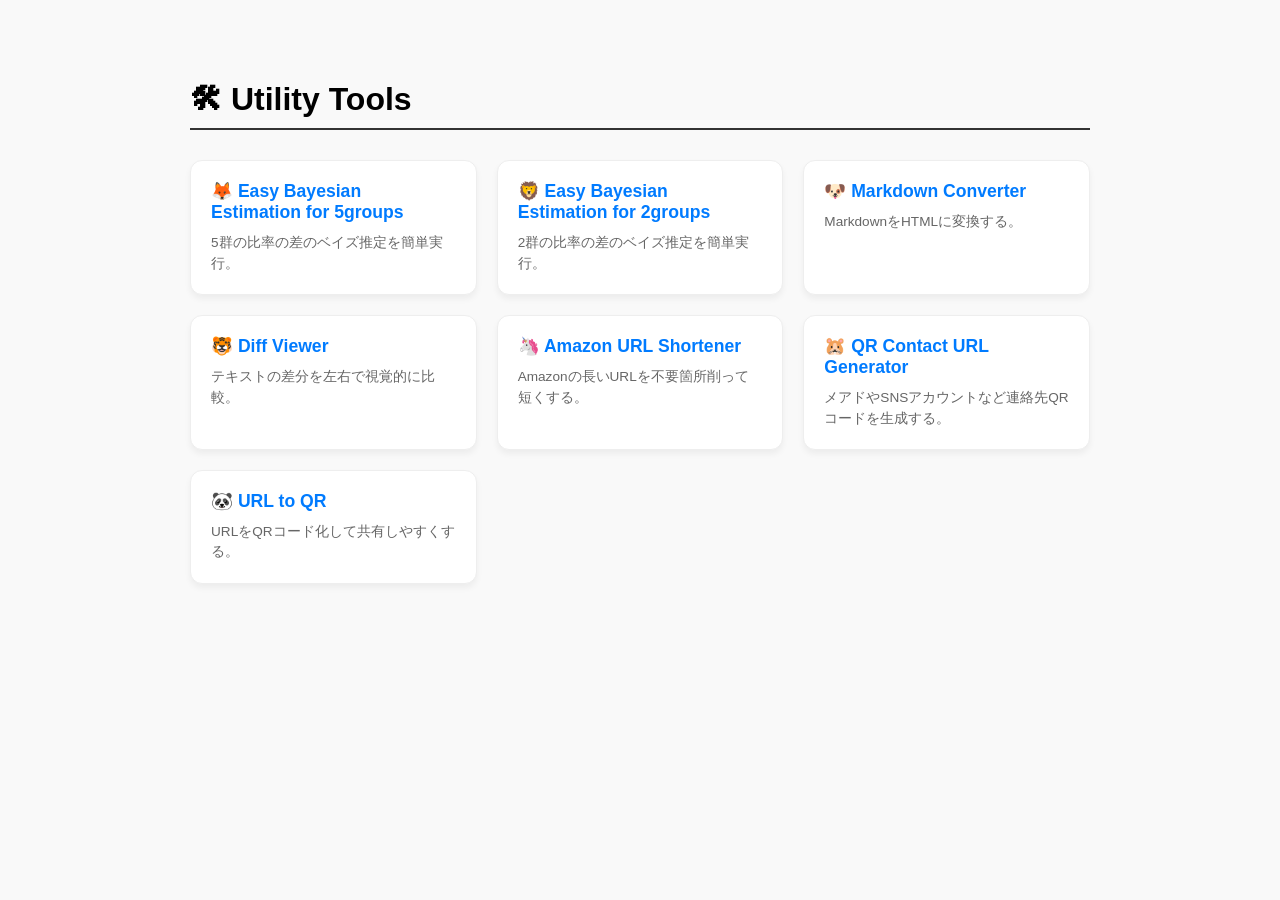
==== index.html @ 3768af78 "Add files via upload" ====
<!DOCTYPE html>
<html lang="ja">

<head>
    <meta charset="UTF-8">
    <title>Sasasa Utility</title>
    <base target="_blank">
    <style>
        body {
            font-family: sans-serif;
            max-width: 900px;
            /* 少し幅を広げて段組しやすくする */
            margin: 40px auto;
            padding: 20px;
            background: #f9f9f9;
        }

        h1 {
            border-bottom: 2px solid #333;
            padding-bottom: 10px;
            margin-bottom: 30px;
        }

        /* ここが段組のポイント！ */
        .grid-container {
            display: grid;
            /* 画面幅に合わせて、最小280pxのカードを自動で並べる */
            grid-template-columns: repeat(auto-fill, minmax(280px, 1fr));
            gap: 20px;
            /* カード同士の隙間 */
        }

        .tool-link {
            display: flex;
            flex-direction: column;
            padding: 20px;
            background: white;
            border-radius: 12px;
            text-decoration: none;
            color: #333;
            box-shadow: 0 4px 6px rgba(0, 0, 0, 0.05);
            transition: all 0.2s ease;
            border: 1px solid #eee;
        }

        .tool-link:hover {
            transform: translateY(-4px);
            box-shadow: 0 8px 15px rgba(0, 0, 0, 0.1);
            border-color: #007bff;
        }

        .tool-link strong {
            font-size: 1.1em;
            color: #007bff;
        }

        .description {
            font-size: 0.85em;
            color: #666;
            margin-top: 10px;
            line-height: 1.5;
        }
    </style>
</head>

<body>
    <h1>🛠 Utility Tools</h1>
    <div class="grid-container">
        <a href="pages/beat_5g.html" class="tool-link">
            <strong>🦊 Easy Bayesian Estimation for 5groups</strong>
            <div class="description">5群の比率の差のベイズ推定を簡単実行。</div>
        </a>
        <a href="pages/beat_2g.html" class="tool-link">
            <strong>🦁 Easy Bayesian Estimation for 2groups</strong>
            <div class="description">2群の比率の差のベイズ推定を簡単実行。</div>
        </a>
        <a href="pages/markdown_converter.html" class="tool-link">
            <strong>🐶 Markdown Converter</strong>
            <div class="description">MarkdownをHTMLに変換する。</div>
        </a>
        <a href="pages/diff_viewer.html" class="tool-link">
            <strong>🐯 Diff Viewer</strong>
            <div class="description">テキストの差分を左右で視覚的に比較。</div>
        </a>
        <a href="pages/amazon_url_shortener.html" class="tool-link">
            <strong>🦄 Amazon URL Shortener</strong>
            <div class="description">Amazonの長いURLを不要箇所削って短くする。</div>
        </a>
        <a href="pages/qr_contact_url_generator.html" class="tool-link">
            <strong>🐹 QR Contact URL Generator</strong>
            <div class="description">メアドやSNSアカウントなど連絡先QRコードを生成する。</div>
        </a>
        <a href="pages/url_to_qr_code.html" class="tool-link">
            <strong>🐼 URL to QR</strong>
            <div class="description">URLをQRコード化して共有しやすくする。</div>
        </a>
    </div>
</body>

</html>
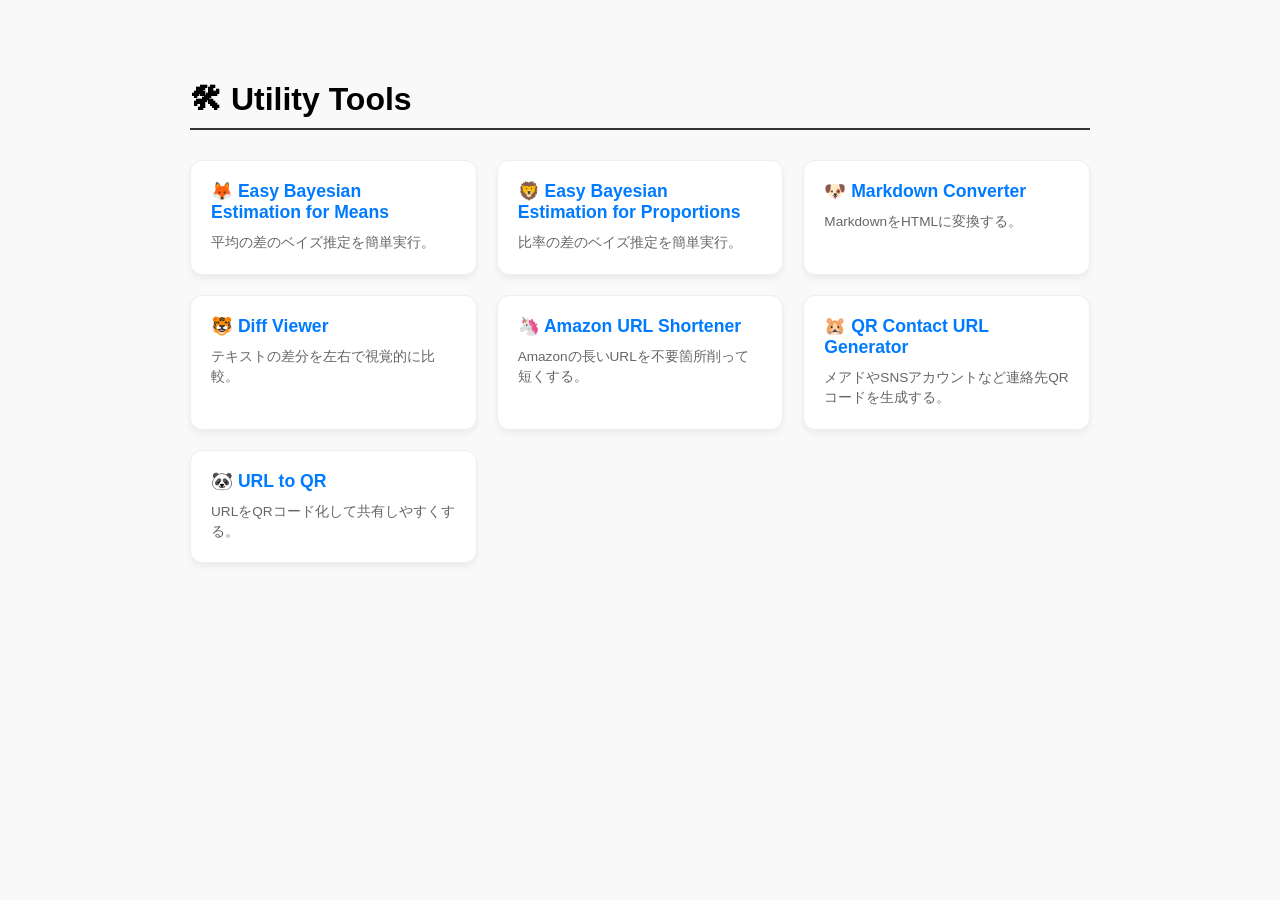
==== commit fc8eebff: "リンク先変更" ====
--- a/index.html
+++ b/index.html
@@ -2,6 +2,17 @@
 <html lang="ja">
 
 <head>
+<!-- Google Tag Manager -->
+<!-- Google tag (gtag.js) -->
+<script async src="https://www.googletagmanager.com/gtag/js?id=G-QRGD44CZBH"></script>
+<script>
+    window.dataLayer = window.dataLayer || [];
+    function gtag() { dataLayer.push(arguments); }
+    gtag('js', new Date());
+
+    gtag('config', 'G-QRGD44CZBH');
+</script><!-- End Google Tag Manager -->
+
     <meta charset="UTF-8">
     <title>Sasasa Utility</title>
     <base target="_blank">
@@ -66,13 +77,13 @@
 <body>
     <h1>🛠 Utility Tools</h1>
     <div class="grid-container">
+        <a href="https://app-vnw86ofz36yudmdxgewqh3.streamlit.app" class="tool-link">
+            <strong>🦊 Easy Bayesian Estimation for Means</strong>
+            <div class="description">平均の差のベイズ推定を簡単実行。</div>
+        </a>
         <a href="pages/beat_5g.html" class="tool-link">
-            <strong>🦊 Easy Bayesian Estimation for 5groups</strong>
-            <div class="description">5群の比率の差のベイズ推定を簡単実行。</div>
-        </a>
-        <a href="pages/beat_2g.html" class="tool-link">
-            <strong>🦁 Easy Bayesian Estimation for 2groups</strong>
-            <div class="description">2群の比率の差のベイズ推定を簡単実行。</div>
+            <strong>🦁 Easy Bayesian Estimation for Proportions</strong>
+            <div class="description">比率の差のベイズ推定を簡単実行。</div>
         </a>
         <a href="pages/markdown_converter.html" class="tool-link">
             <strong>🐶 Markdown Converter</strong>
@@ -97,4 +108,4 @@
     </div>
 </body>
 
-</html>+</html>
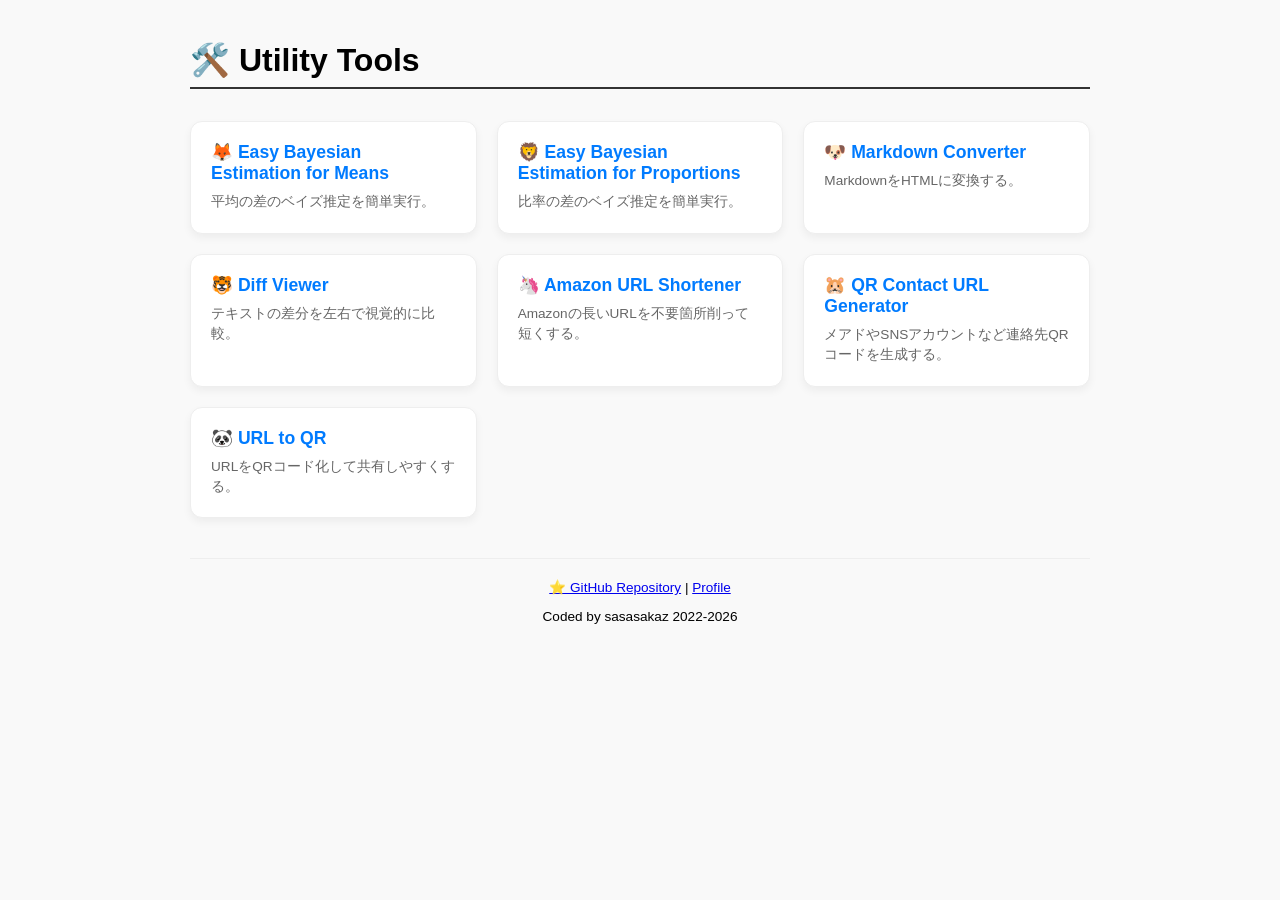
==== commit 404bc76c: "css改修" ====
--- a/index.html
+++ b/index.html
@@ -2,110 +2,145 @@
 <html lang="ja">
 
 <head>
-<!-- Google Tag Manager -->
-<!-- Google tag (gtag.js) -->
-<script async src="https://www.googletagmanager.com/gtag/js?id=G-QRGD44CZBH"></script>
-<script>
+  <meta charset='utf-8'>
+  <meta name="viewport" content="width=device-width, initial-scale=1.0">
+  <title>Sasasa Utility</title>
+  <link href='https://sasasakaz.github.io/utility/index.html' rel='canonical'>
+  <link rel="icon" href="https://github.com/sasasakaz.png">
+  <meta name='description' content='ベイズ推定やMarkdown変換など、ブラウザで完結する便利ツール集。'>
+  <meta name='keywords' content='ベイズ推定,平均の差,比率の差,多重比較,統計解析,Streamlit,Markdown変換'>
+  <meta property="og:type" content="website">
+  <meta property="og:title" content="Sasasa Utility">
+  <meta property="og:description" content="ベイズ推定やMarkdown変換など、ブラウザで完結する便利ツール集。">
+  <meta property="og:url" content="https://sasasakaz.github.io/utility/index.html">
+  <meta property="og:site_name" content="Sasasa Utility">
+  <meta property="og:locale" content="ja_JP">
+  <meta property="og:locale:alternate" content="en_US">
+  <meta property="og:locale:alternate" content="en_GB">
+  <meta property="og:image" content="https://github.com/sasasakaz.png">
+
+  <base target="_blank">
+
+  <!-- Google Tag Manager -->
+  <!-- Google tag (gtag.js) -->
+  <script async src="https://www.googletagmanager.com/gtag/js?id=G-QRGD44CZBH"></script>
+  <script>
     window.dataLayer = window.dataLayer || [];
     function gtag() { dataLayer.push(arguments); }
     gtag('js', new Date());
 
     gtag('config', 'G-QRGD44CZBH');
-</script><!-- End Google Tag Manager -->
+  </script><!-- End Google Tag Manager -->
 
-    <meta charset="UTF-8">
-    <title>Sasasa Utility</title>
-    <base target="_blank">
-    <style>
-        body {
-            font-family: sans-serif;
-            max-width: 900px;
-            /* 少し幅を広げて段組しやすくする */
-            margin: 40px auto;
-            padding: 20px;
-            background: #f9f9f9;
-        }
+  <style>
+    body {
+      font-family: "Open Sans", verdana, arial, sans-serif, "Apple Color Emoji", "Segoe UI Emoji", "Noto Color Emoji", "Segoe UI Symbol";
+      max-width: 900px;
+      /* 少し幅を広げて段組しやすくする */
+      margin: 0 auto 2.5rem;
+      padding: 1.25rem;
+      background: #f9f9f9;
+    }
 
-        h1 {
-            border-bottom: 2px solid #333;
-            padding-bottom: 10px;
-            margin-bottom: 30px;
-        }
+    h1 {
+      border-bottom: 2px solid #333;
+      padding-bottom: 0.5rem;
+      margin-bottom: 2rem;
+    }
 
-        /* ここが段組のポイント！ */
-        .grid-container {
-            display: grid;
-            /* 画面幅に合わせて、最小280pxのカードを自動で並べる */
-            grid-template-columns: repeat(auto-fill, minmax(280px, 1fr));
-            gap: 20px;
-            /* カード同士の隙間 */
-        }
+    /* ここが段組のポイント！ */
+    .grid-container {
+      display: grid;
+      /* 画面幅に合わせて、最小280pxのカードを自動で並べる */
+      grid-template-columns: repeat(auto-fill, minmax(280px, 1fr));
+      gap: 1.25rem;
+      /* カード同士の隙間 */
+    }
 
-        .tool-link {
-            display: flex;
-            flex-direction: column;
-            padding: 20px;
-            background: white;
-            border-radius: 12px;
-            text-decoration: none;
-            color: #333;
-            box-shadow: 0 4px 6px rgba(0, 0, 0, 0.05);
-            transition: all 0.2s ease;
-            border: 1px solid #eee;
-        }
+    .tool-link {
+      display: flex;
+      flex-direction: column;
+      padding: 1.25rem;
+      background: white;
+      border-radius: 0.75rem;
+      text-decoration: none;
+      color: #333;
+      box-shadow: 0 0.25rem 0.5rem rgba(0, 0, 0, 0.05);
+      transition: all 0.2s ease;
+      border: 1px solid #eee;
+    }
 
-        .tool-link:hover {
-            transform: translateY(-4px);
-            box-shadow: 0 8px 15px rgba(0, 0, 0, 0.1);
-            border-color: #007bff;
-        }
+    .tool-link:hover {
+      transform: translateY(-0.25rem);
+      box-shadow: 0 0.5rem 1rem rgba(0, 0, 0, 0.1);
+      border-color: #007bff;
+    }
 
-        .tool-link strong {
-            font-size: 1.1em;
-            color: #007bff;
-        }
+    .tool-link strong {
+      font-size: 1.1em;
+      color: #007bff;
+    }
 
-        .description {
-            font-size: 0.85em;
-            color: #666;
-            margin-top: 10px;
-            line-height: 1.5;
-        }
-    </style>
+    .description {
+      font-size: 0.85em;
+      color: #666;
+      margin-top: 0.5rem;
+      line-height: 1.5;
+    }
+
+    #footer {
+      width: 100%;
+      font-size: 0.85em;
+      text-align: center;
+      margin-top: 2.5rem;
+      padding: 1.25rem 0;
+      border-top: 1px solid #eee;
+      clear: both;
+      /* 回り込みを解除 */
+    }
+  </style>
 </head>
 
 <body>
-    <h1>🛠 Utility Tools</h1>
-    <div class="grid-container">
-        <a href="https://app-vnw86ofz36yudmdxgewqh3.streamlit.app" class="tool-link">
-            <strong>🦊 Easy Bayesian Estimation for Means</strong>
-            <div class="description">平均の差のベイズ推定を簡単実行。</div>
-        </a>
-        <a href="pages/beat_5g.html" class="tool-link">
-            <strong>🦁 Easy Bayesian Estimation for Proportions</strong>
-            <div class="description">比率の差のベイズ推定を簡単実行。</div>
-        </a>
-        <a href="pages/markdown_converter.html" class="tool-link">
-            <strong>🐶 Markdown Converter</strong>
-            <div class="description">MarkdownをHTMLに変換する。</div>
-        </a>
-        <a href="pages/diff_viewer.html" class="tool-link">
-            <strong>🐯 Diff Viewer</strong>
-            <div class="description">テキストの差分を左右で視覚的に比較。</div>
-        </a>
-        <a href="pages/amazon_url_shortener.html" class="tool-link">
-            <strong>🦄 Amazon URL Shortener</strong>
-            <div class="description">Amazonの長いURLを不要箇所削って短くする。</div>
-        </a>
-        <a href="pages/qr_contact_url_generator.html" class="tool-link">
-            <strong>🐹 QR Contact URL Generator</strong>
-            <div class="description">メアドやSNSアカウントなど連絡先QRコードを生成する。</div>
-        </a>
-        <a href="pages/url_to_qr_code.html" class="tool-link">
-            <strong>🐼 URL to QR</strong>
-            <div class="description">URLをQRコード化して共有しやすくする。</div>
-        </a>
-    </div>
+  <h1>🛠 Utility Tools</h1>
+  <div class="grid-container">
+    <a href="https://app-vnw86ofz36yudmdxgewqh3.streamlit.app" class="tool-link">
+      <strong>🦊 Easy Bayesian Estimation for Means</strong>
+      <div class="description">平均の差のベイズ推定を簡単実行。</div>
+    </a>
+    <a href="pages/beat_5g.html" class="tool-link">
+      <strong>🦁 Easy Bayesian Estimation for Proportions</strong>
+      <div class="description">比率の差のベイズ推定を簡単実行。</div>
+    </a>
+    <a href="pages/markdown_converter.html" class="tool-link">
+      <strong>🐶 Markdown Converter</strong>
+      <div class="description">MarkdownをHTMLに変換する。</div>
+    </a>
+    <a href="pages/diff_viewer.html" class="tool-link">
+      <strong>🐯 Diff Viewer</strong>
+      <div class="description">テキストの差分を左右で視覚的に比較。</div>
+    </a>
+    <a href="pages/amazon_url_shortener.html" class="tool-link">
+      <strong>🦄 Amazon URL Shortener</strong>
+      <div class="description">Amazonの長いURLを不要箇所削って短くする。</div>
+    </a>
+    <a href="pages/qr_contact_url_generator.html" class="tool-link">
+      <strong>🐹 QR Contact URL Generator</strong>
+      <div class="description">メアドやSNSアカウントなど連絡先QRコードを生成する。</div>
+    </a>
+    <a href="pages/url_to_qr_code.html" class="tool-link">
+      <strong>🐼 URL to QR</strong>
+      <div class="description">URLをQRコード化して共有しやすくする。</div>
+    </a>
+  </div>
+<footer id="footer">
+  <div class="footer-links">
+    <a href="https://github.com/sasasakaz/utility" target="_blank">⭐ GitHub Repository</a>
+    <span class="separator">|</span>
+    <a href="https://github.com/sasasakaz" target="_blank">Profile</a>
+  </div>
+  <p>Coded by sasasakaz 2022-2026</p>
+</footer>
 </body>
 
-</html>
+</html>
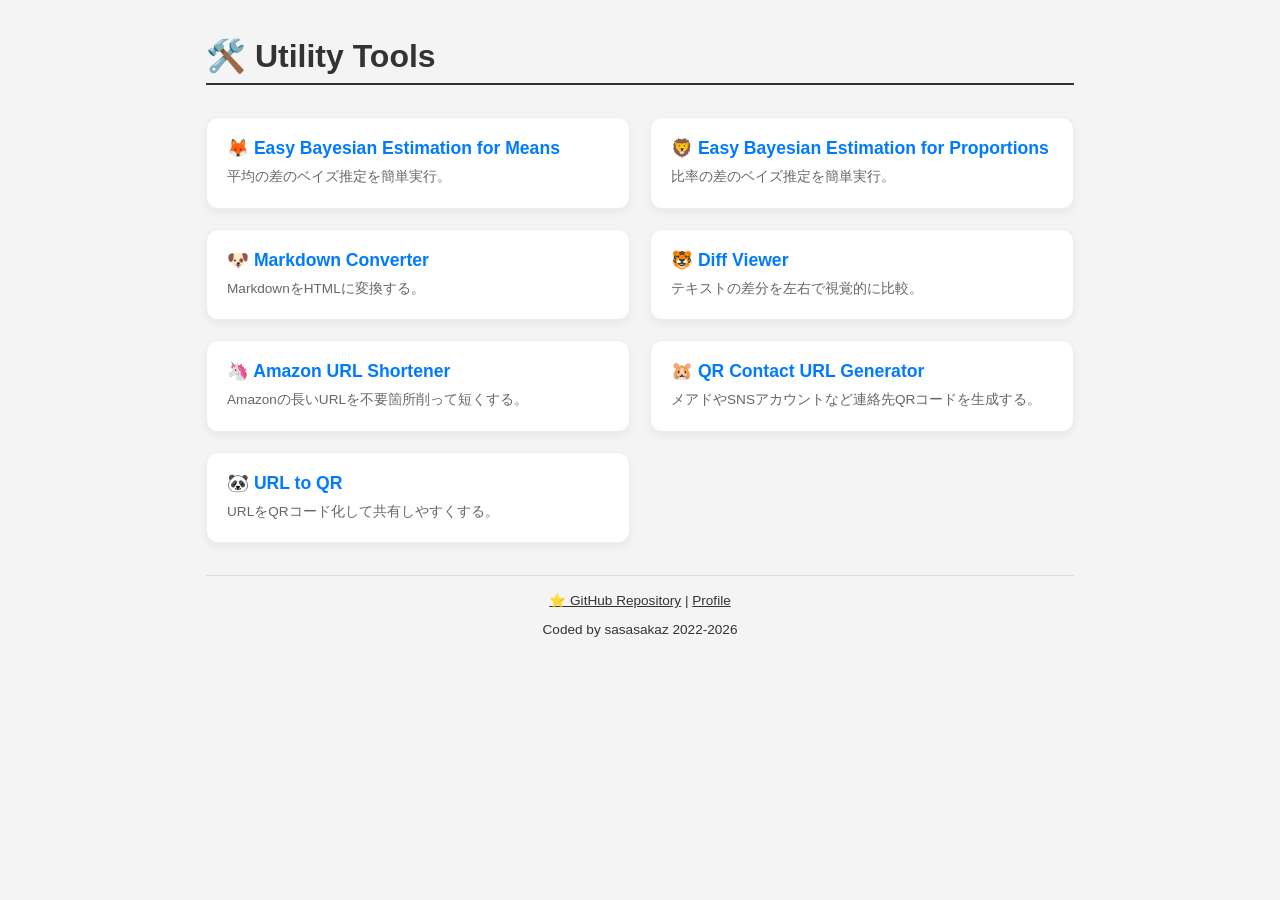
==== commit 690e2c3f: "common.css適用" ====
--- a/index.html
+++ b/index.html
@@ -28,18 +28,13 @@
     window.dataLayer = window.dataLayer || [];
     function gtag() { dataLayer.push(arguments); }
     gtag('js', new Date());
-
     gtag('config', 'G-QRGD44CZBH');
   </script><!-- End Google Tag Manager -->
 
+  <link rel="stylesheet" href="./common.css">
   <style>
     body {
-      font-family: "Open Sans", verdana, arial, sans-serif, "Apple Color Emoji", "Segoe UI Emoji", "Noto Color Emoji", "Segoe UI Symbol";
       max-width: 900px;
-      /* 少し幅を広げて段組しやすくする */
-      margin: 0 auto 2.5rem;
-      padding: 1.25rem;
-      background: #f9f9f9;
     }
 
     h1 {
@@ -48,13 +43,13 @@
       margin-bottom: 2rem;
     }
 
-    /* ここが段組のポイント！ */
+    /* 段組 */
     .grid-container {
+      /* 画面幅に合わせて、最小280pxのカードを自動で並べる */
       display: grid;
-      /* 画面幅に合わせて、最小280pxのカードを自動で並べる */
       grid-template-columns: repeat(auto-fill, minmax(280px, 1fr));
+      /* カード同士の隙間 */
       gap: 1.25rem;
-      /* カード同士の隙間 */
     }
 
     .tool-link {
@@ -86,17 +81,6 @@
       color: #666;
       margin-top: 0.5rem;
       line-height: 1.5;
-    }
-
-    #footer {
-      width: 100%;
-      font-size: 0.85em;
-      text-align: center;
-      margin-top: 2.5rem;
-      padding: 1.25rem 0;
-      border-top: 1px solid #eee;
-      clear: both;
-      /* 回り込みを解除 */
     }
   </style>
 </head>
@@ -133,14 +117,14 @@
       <div class="description">URLをQRコード化して共有しやすくする。</div>
     </a>
   </div>
-<footer id="footer">
-  <div class="footer-links">
-    <a href="https://github.com/sasasakaz/utility" target="_blank">⭐ GitHub Repository</a>
-    <span class="separator">|</span>
-    <a href="https://github.com/sasasakaz" target="_blank">Profile</a>
-  </div>
-  <p>Coded by sasasakaz 2022-2026</p>
-</footer>
+  <footer id="footer">
+    <div class="footer-links">
+      <a href="https://github.com/sasasakaz/utility" target="_blank">⭐ GitHub Repository</a>
+      <span class="separator">|</span>
+      <a href="https://github.com/sasasakaz" target="_blank">Profile</a>
+    </div>
+    <p>Coded by sasasakaz 2022-2026</p>
+  </footer>
 </body>
 
 </html>
--- a/common.css
+++ b/common.css
@@ -0,0 +1,43 @@
+@charset "utf-8";
+
+/* すべての要素でサイズ計算を正確にする */
+* {
+  box-sizing: border-box;
+}
+
+body {
+  font-family: "Open Sans", verdana, arial, sans-serif, "Apple Color Emoji", "Segoe UI Emoji", "Noto Color Emoji", "Segoe UI Symbol";
+  /* 背景色：少し落ち着いたグレー */
+  background: #f4f4f4;
+  /* 文字色：真っ黒より少しだけ優しい黒 */
+  color: #333;
+  /* 画面が大きくても広がらないように */
+  max-width: 1280px;
+  margin: 0 auto 2rem;
+  padding: 1rem;
+}
+
+/* 画像が親要素を突き抜けないように */
+img {
+  max-width: 100%;
+  height: auto;
+}
+
+/* リンクとボタン要素 */
+a,
+button {
+  cursor: pointer;
+  transition: all 0.2s ease;
+  /* 親の文字色を引き継ぐ */
+  color: inherit;
+}
+
+#footer {
+  width: 100%;
+  font-size: 0.85em;
+  text-align: center;
+  margin-top: 2rem;
+  padding: 1rem 0;
+  border-top: 1px solid #ddd;
+  clear: both;
+}
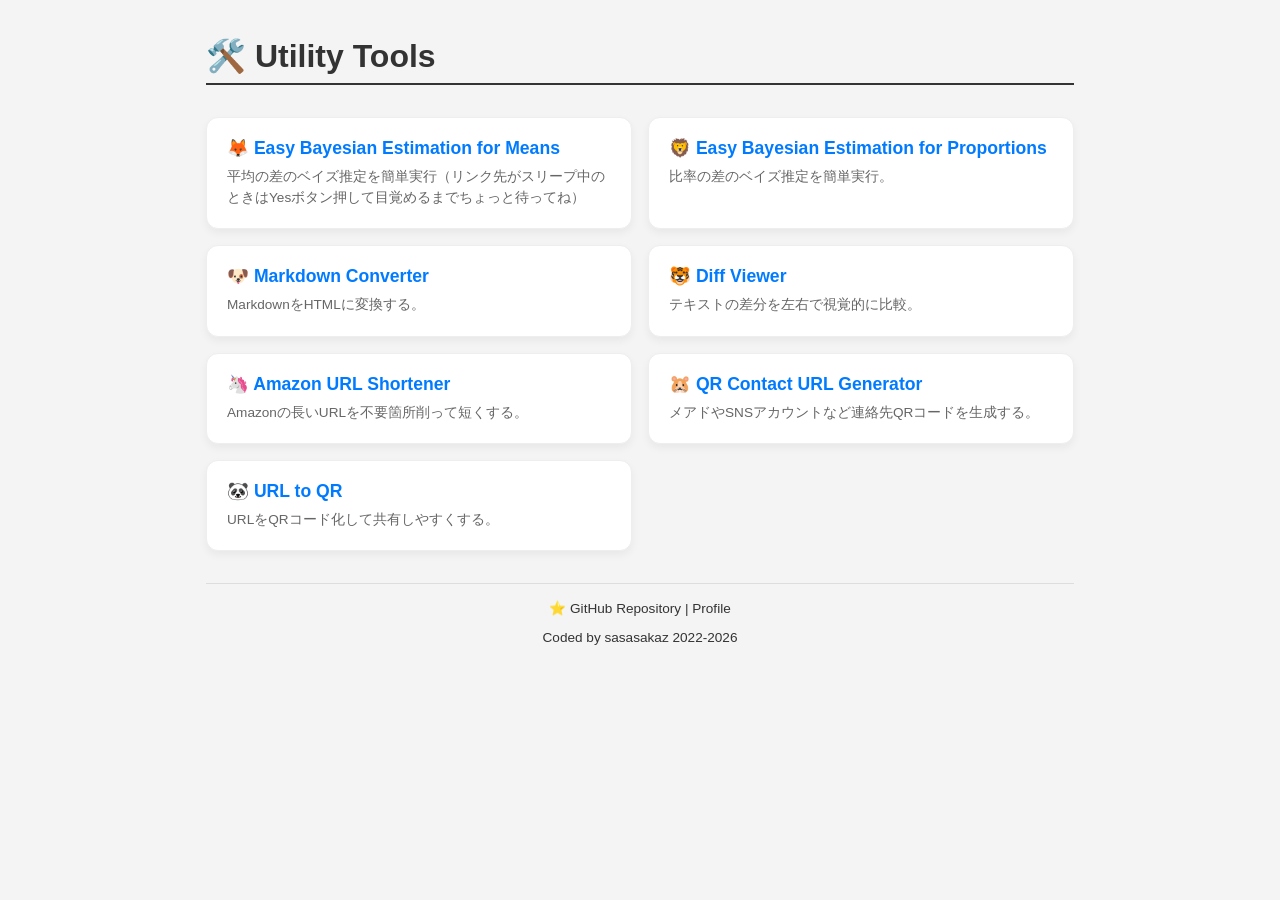
==== commit 3b2081ad: "button改修" ====
--- a/index.html
+++ b/index.html
@@ -49,7 +49,9 @@
       display: grid;
       grid-template-columns: repeat(auto-fill, minmax(280px, 1fr));
       /* カード同士の隙間 */
-      gap: 1.25rem;
+      /* gap: 1.25rem; */
+      /* スマホの時は隙間を少し小さく、PCではゆったりに可変させる */
+      gap: 1rem;
     }
 
     .tool-link {
@@ -64,6 +66,19 @@
       transition: all 0.2s ease;
       border: 1px solid #eee;
     }
+
+    @media (max-width: 480px) {
+      .tool-link {
+        /* スマホではカード内の余白を少し詰めて、画面を有効活用 */
+        padding: 1rem;
+      }
+
+      h1 {
+        /* スマホではタイトルを少し小さくして、一行に収まりやすくする */
+        font-size: 1.5rem;
+      }
+    }
+
 
     .tool-link:hover {
       transform: translateY(-0.25rem);
@@ -90,7 +105,7 @@
   <div class="grid-container">
     <a href="https://app-vnw86ofz36yudmdxgewqh3.streamlit.app" class="tool-link">
       <strong>🦊 Easy Bayesian Estimation for Means</strong>
-      <div class="description">平均の差のベイズ推定を簡単実行。</div>
+      <div class="description">平均の差のベイズ推定を簡単実行（リンク先がスリープ中のときはYesボタン押して目覚めるまでちょっと待ってね）</div>
     </a>
     <a href="pages/beat_5g.html" class="tool-link">
       <strong>🦁 Easy Bayesian Estimation for Proportions</strong>
--- a/common.css
+++ b/common.css
@@ -15,6 +15,10 @@
   max-width: 1280px;
   margin: 0 auto 2rem;
   padding: 1rem;
+  /* スマホで横揺れするのを防ぐ */
+  overflow-x: hidden;
+  /* 文字サイズの自動調整をオフにして意図しない挙動を防ぐ */
+  -webkit-text-size-adjust: 100%;
 }
 
 /* 画像が親要素を突き抜けないように */
@@ -23,14 +27,31 @@
   height: auto;
 }
 
-/* リンクとボタン要素 */
-a,
-button {
+
+/* リンク要素 */
+a {
   cursor: pointer;
   transition: all 0.2s ease;
   /* 親の文字色を引き継ぐ */
   color: inherit;
+  /* 余計な装飾をしない（下線を消すなど） */
+  text-decoration: none;
 }
+
+/* ボタン要素 */
+button {
+  cursor: pointer;
+  transition: all 0.2s ease;
+  /* 指で押しやすくするために、最低でも44px程度の高さを意識しやすくする */
+  min-height: 3rem;
+  display: inline-flex;
+  align-items: center;
+  /* 横方向も中央に */
+  justify-content: center;
+  /* ボタンだけフォントが変わるのを防ぐ */
+  font-family: inherit;
+}
+
 
 #footer {
   width: 100%;
